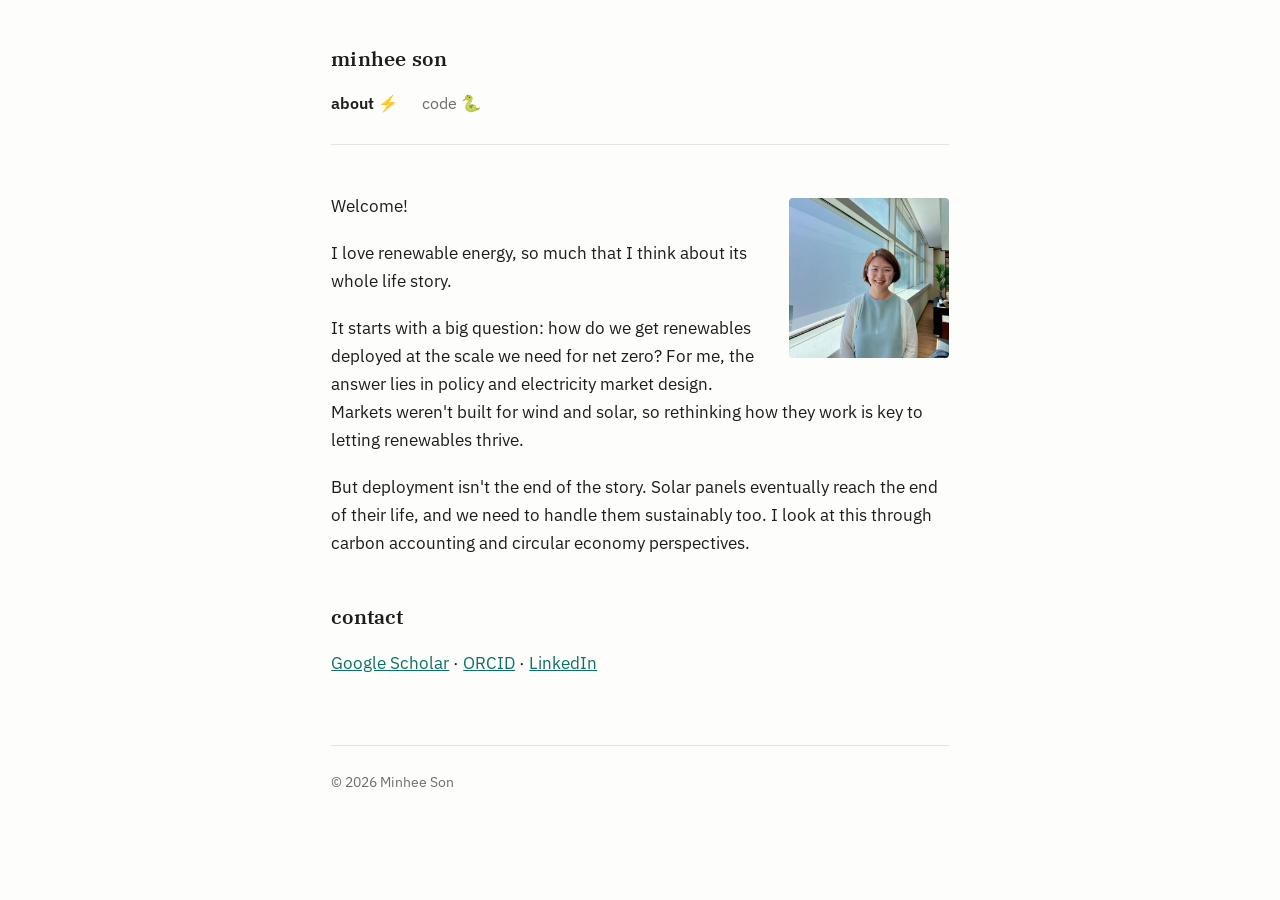
==== index.html @ a42b1ebc "Update index.html" ====
<!DOCTYPE html>
<html lang="en">
<head>
  <meta charset="UTF-8">
  <meta name="viewport" content="width=device-width, initial-scale=1">
  <title>about ⚡ | minhee son </title>
  <meta name="description" content="Energy and environmental policy researcher — solar energy, carbon accounting, electricity markets.">
  <link rel="preconnect" href="https://fonts.googleapis.com">
  <link href="https://fonts.googleapis.com/css2?family=IBM+Plex+Sans:wght@400;600&family=IBM+Plex+Serif:wght@600&display=swap" rel="stylesheet">
  <link rel="stylesheet" href="style.css">
</head>
<body>
  <div class="wrap">

    <p class="site-name"><a href="index.html">minhee son</a></p>

    <nav>
      <a href="index.html" class="current">about ⚡</a>
      <a href="code.html">code 🐍</a>
    </nav>



    
    <img src="mini_profile.jpg" alt="[Your Name]" class="headshot">
  

    <p>
      Welcome! 
    </p>  
    <p>
         I love renewable energy, so much that I think about its
      whole life story.
    </p>

    <p>
      It starts with a big question:
      how do we get renewables deployed at the scale we need for net zero? 
      For me, the answer lies in policy and electricity market design. 
      Markets weren't built for wind and solar, so rethinking how they work is key to letting renewables thrive.
    </p>

    <p>
      But deployment isn't the end of the story. 
      Solar panels eventually reach the end of their life, and we need to handle them sustainably too. 
      I look at this through carbon accounting and circular economy perspectives.
    </p>

   


    <h2>contact</h2>
<p>

  <a href="https://scholar.google.com/citations?user=65NBaowAAAAJ&hl">Google Scholar</a> ·
  <a href="https://orcid.org/0000-0003-1692-9968​">ORCID</a> ·
  <a href="https://www.linkedin.com/in/minhee-son/">LinkedIn</a>
</p>
      </span>
    </p>

    <footer>
      © 2026 Minhee Son
    </footer>

  </div>
</body>
</html>
---- style.css ----
/* ============================================
   Personal academic homepage — minimal style
   Edit the variables below to change the look.
   ============================================ */

:root {
  --bg: #fdfdfb;
  --text: #1c1c1a;
  --muted: #6d6d68;
  --accent: #0e7060;        /* deep teal-green: links & highlights */
  --rule: #e6e4dd;          /* hairline dividers */
  --max-width: 660px;
}

* { box-sizing: border-box; }

html { font-size: 17px; }

body {
  margin: 0;
  background: var(--bg);
  color: var(--text);
  font-family: "IBM Plex Sans", -apple-system, "Segoe UI", "Noto Sans KR", sans-serif;
  line-height: 1.65;
  -webkit-font-smoothing: antialiased;
}

.wrap {
  max-width: var(--max-width);
  margin: 0 auto;
  padding: 2.5rem 1.25rem 4rem;
}

/* ---------- Header & nav ---------- */

.site-name {
  font-family: "IBM Plex Serif", Georgia, "Noto Serif KR", serif;
  font-size: 1.15rem;
  font-weight: 600;
  letter-spacing: 0.01em;
  margin: 0 0 0.9rem;
}

.site-name a {
  color: var(--text);
  text-decoration: none;
}

nav {
  display: flex;
  flex-wrap: wrap;
  gap: 1.4rem;
  padding-bottom: 1.6rem;
  border-bottom: 1px solid var(--rule);
  margin-bottom: 2.8rem;
  font-size: 0.95rem;
}

nav a {
  color: var(--muted);
  text-decoration: none;
}

nav a:hover { color: var(--accent); }

nav a.current {
  color: var(--text);
  font-weight: 600;
}

/* ---------- Typography ---------- */

h1 {
  font-family: "IBM Plex Serif", Georgia, "Noto Serif KR", serif;
  font-size: 1.7rem;
  font-weight: 600;
  line-height: 1.3;
  margin: 0 0 1.6rem;
}

h2 {
  font-family: "IBM Plex Serif", Georgia, "Noto Serif KR", serif;
  font-size: 1.15rem;
  font-weight: 600;
  margin: 2.6rem 0 0.9rem;
}

a { color: var(--accent); }
a:hover { text-decoration-thickness: 2px; }

a:focus-visible,
nav a:focus-visible {
  outline: 2px solid var(--accent);
  outline-offset: 3px;
  border-radius: 2px;
}

p { margin: 0 0 1.1rem; }

.muted { color: var(--muted); font-size: 0.9rem; }

/* ---------- Headshot ---------- */

.headshot {
  width: 160px;
  height: 160px;
  object-fit: cover;
  border-radius: 4px;
  float: right;
  margin: 0.3rem 0 1rem 1.5rem;
}

@media (max-width: 540px) {
  .headshot { float: none; display: block; margin: 0 0 1.4rem; }
}

/* ---------- Publications ---------- */

.pub-year {
  font-family: "IBM Plex Serif", Georgia, serif;
  font-size: 1.05rem;
  font-weight: 600;
  color: var(--accent);
  margin: 2.4rem 0 0.8rem;
  padding-bottom: 0.3rem;
  border-bottom: 1px solid var(--rule);
}

ul.pubs {
  list-style: none;
  margin: 0;
  padding: 0;
}

ul.pubs li {
  margin-bottom: 1.15rem;
  padding-left: 1.1rem;
  text-indent: -1.1rem;
}

.pub-venue { font-style: italic; }

/* ---------- CV ---------- */

.cv-item { margin-bottom: 1.2rem; }

.cv-item .when {
  color: var(--muted);
  font-size: 0.88rem;
  display: block;
}

.cv-item .what { font-weight: 600; }

.cv-item .where { color: var(--muted); }

/* ---------- Footer ---------- */

footer {
  margin-top: 4rem;
  padding-top: 1.4rem;
  border-top: 1px solid var(--rule);
  color: var(--muted);
  font-size: 0.85rem;
}

@media (prefers-reduced-motion: reduce) {
  * { transition: none !important; }
}
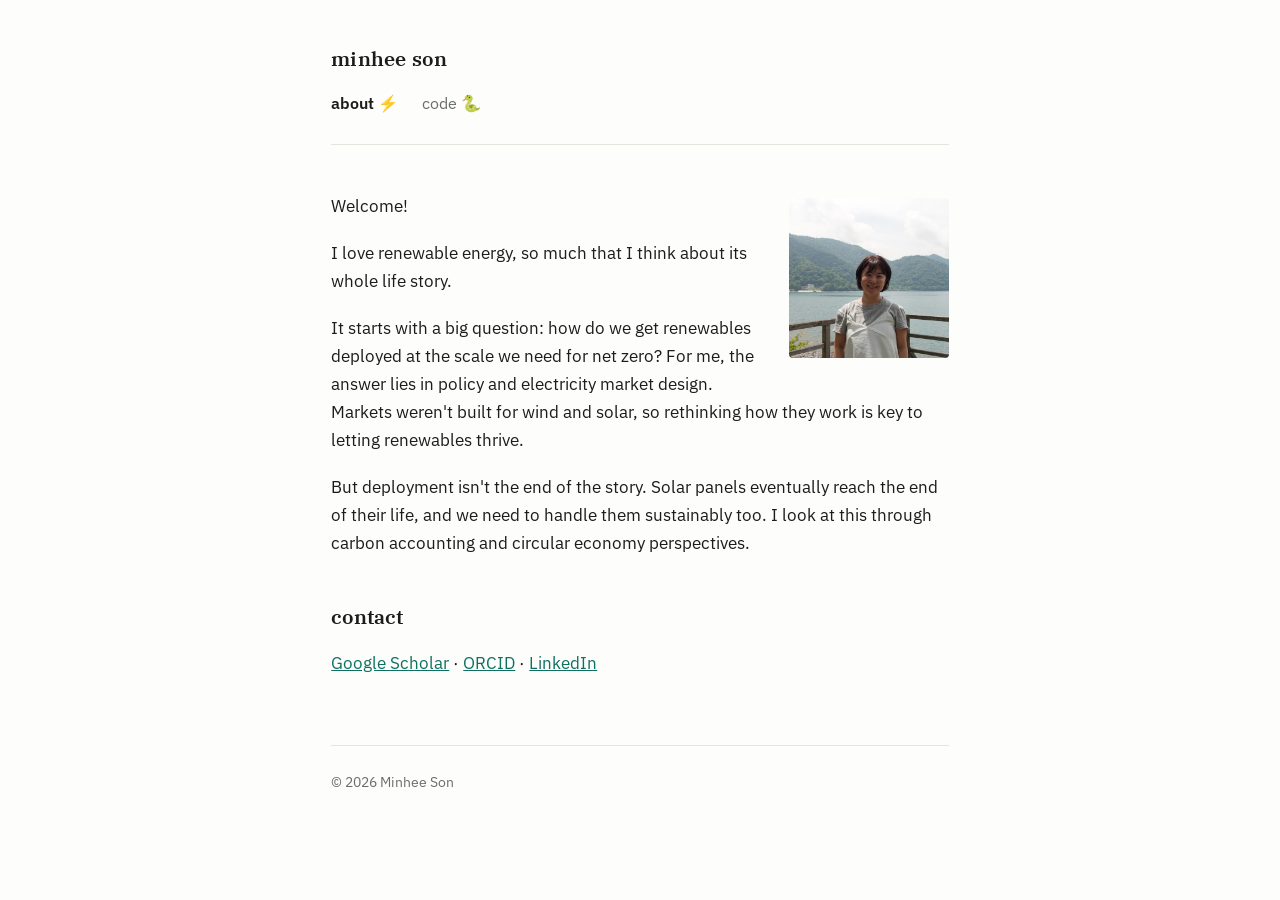
==== commit 9196c9c4: "Update index.html" ====
--- a/index.html
+++ b/index.html
@@ -22,7 +22,7 @@
 
 
     
-    <img src="mini_profile.jpg" alt="[Your Name]" class="headshot">
+    <img src="minhee son .jpeg" alt="[Your Name]" class="headshot">
   
 
     <p>
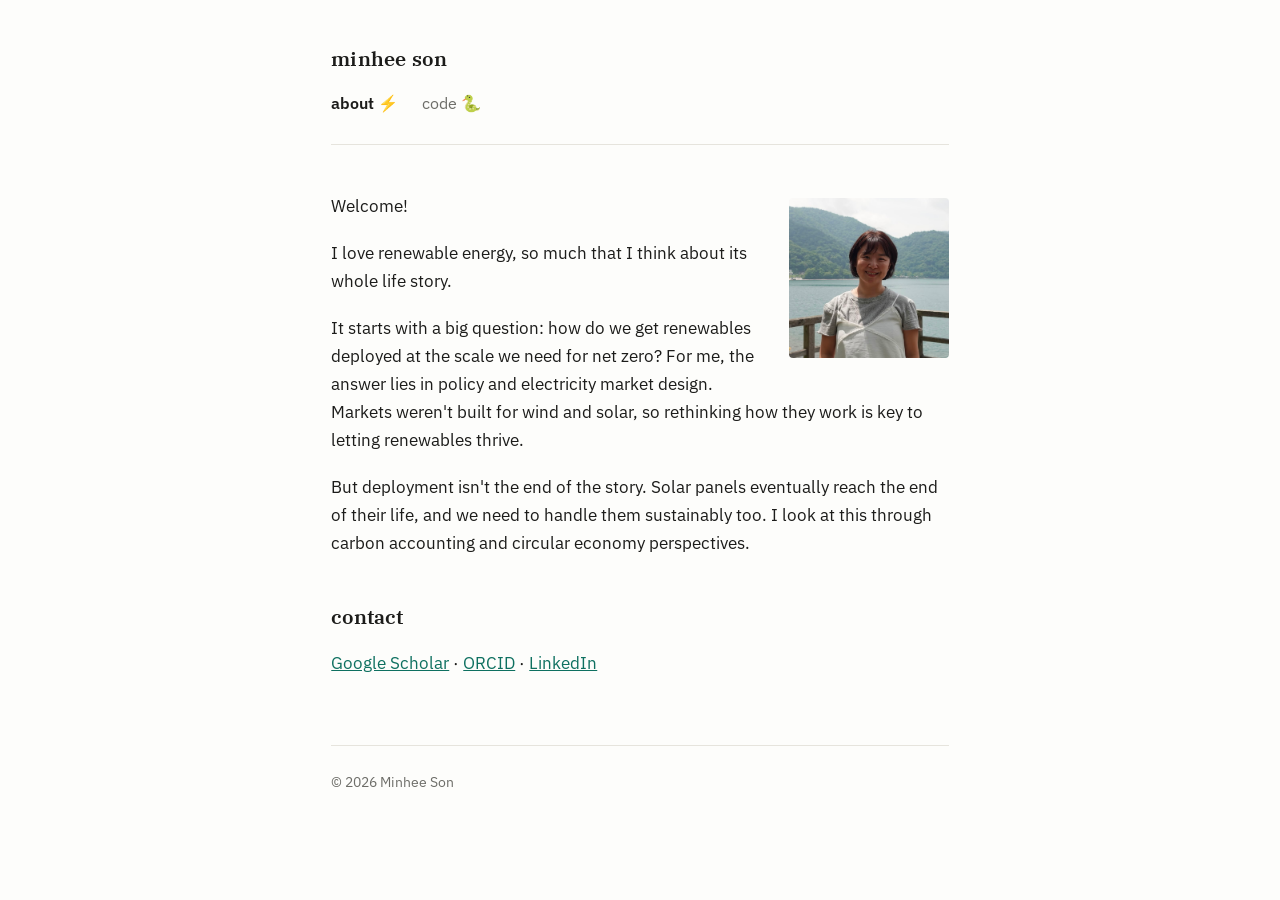
==== commit 26f72a86: "Fix image source in index.html" ====
--- a/index.html
+++ b/index.html
@@ -22,7 +22,7 @@
 
 
     
-    <img src="minhee son .jpeg" alt="[Your Name]" class="headshot">
+    <img src="minhee.jpeg" alt="[Your Name]" class="headshot">
   
 
     <p>
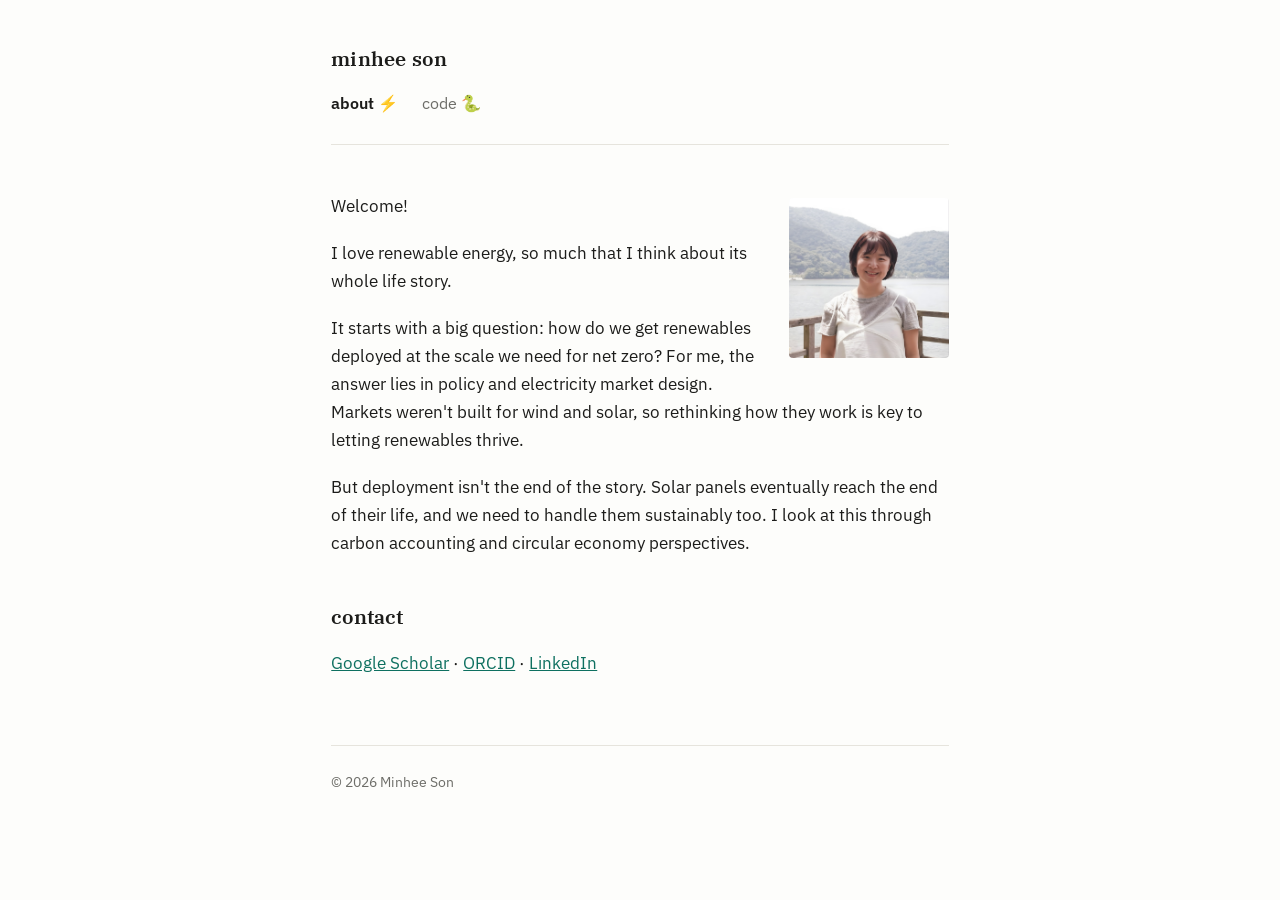
==== commit dbec3c47: "Replace minhee.jpeg with minhee1.jpeg" ====
--- a/index.html
+++ b/index.html
@@ -22,7 +22,7 @@
 
 
     
-    <img src="minhee.jpeg" alt="[Your Name]" class="headshot">
+    <img src="minhee1.jpeg" alt="[Your Name]" class="headshot">
   
 
     <p>
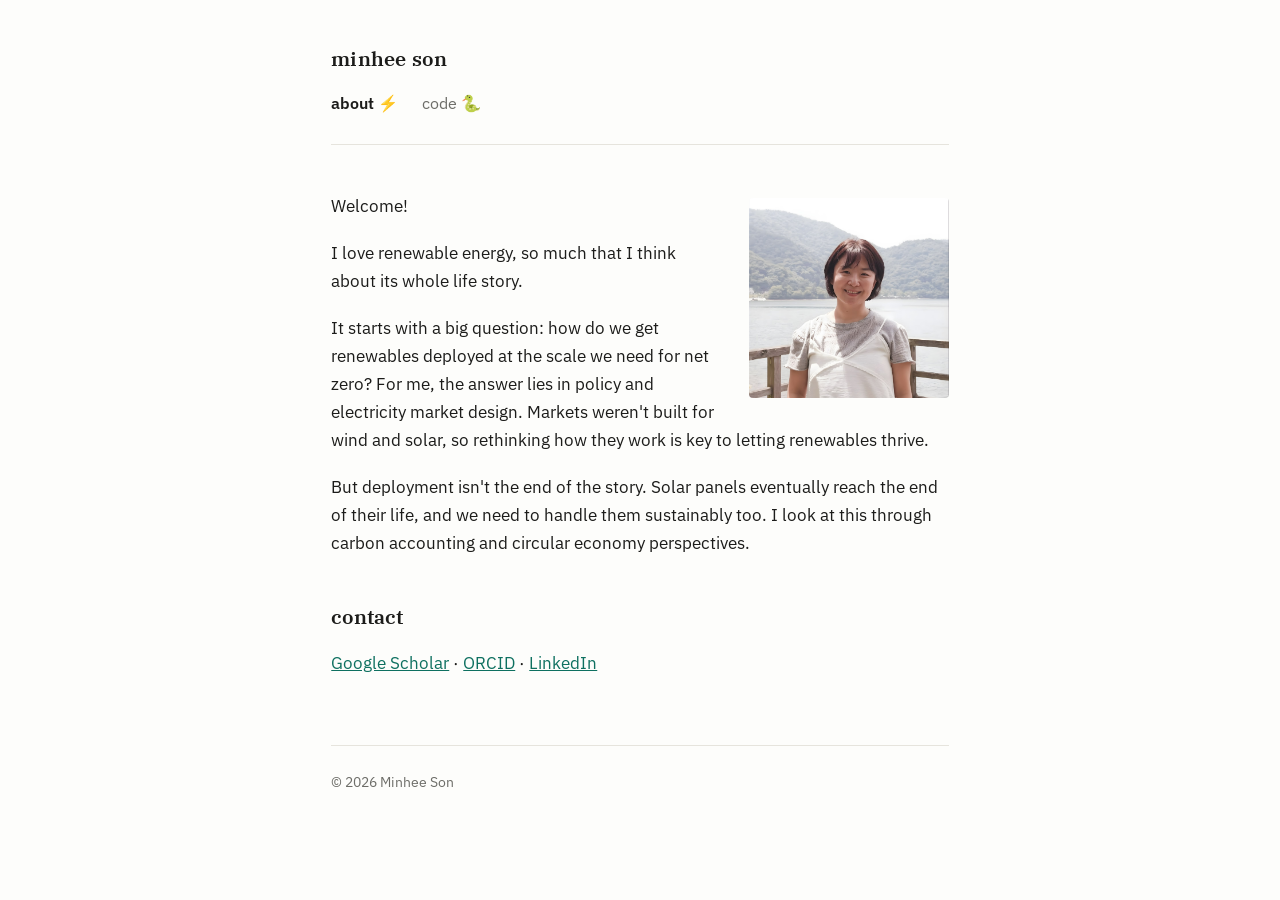
==== commit ae403758: "Update index.html" ====
--- a/index.html
+++ b/index.html
@@ -22,7 +22,7 @@
 
 
     
-    <img src="minhee1.jpeg" alt="[Your Name]" class="headshot">
+    <img src="minhee1.jpeg" alt="Minhee Son" class="headshot" style="width: 200px; height: 200px;">
   
 
     <p>
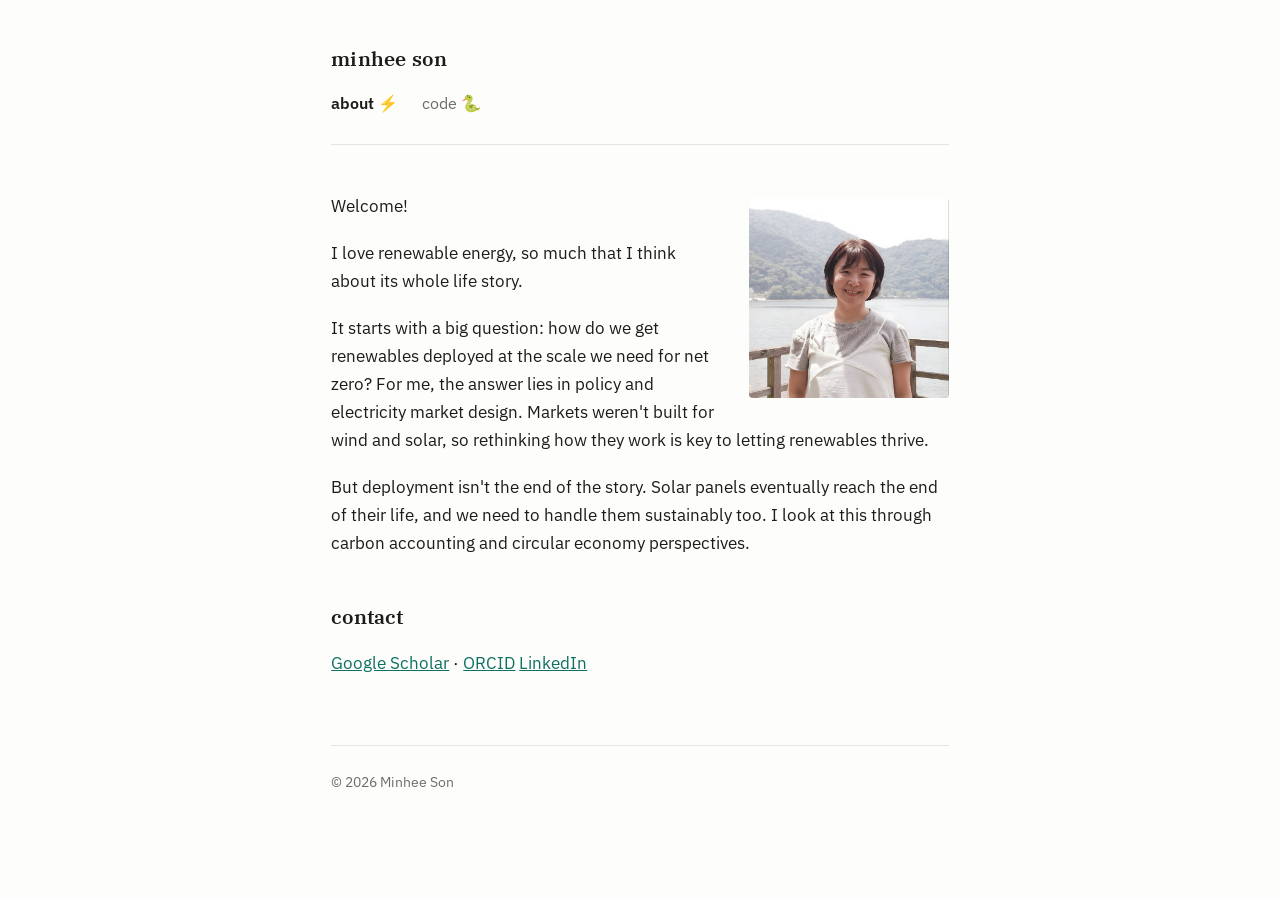
==== commit 5a61a87e: "Update index.html" ====
--- a/index.html
+++ b/index.html
@@ -53,7 +53,7 @@
 <p>
 
   <a href="https://scholar.google.com/citations?user=65NBaowAAAAJ&hl">Google Scholar</a> ·
-  <a href="https://orcid.org/0000-0003-1692-9968​">ORCID</a> ·
+  <a href="https://orcid.org/0000-0003-1692-9968">ORCID</a>
   <a href="https://www.linkedin.com/in/minhee-son/">LinkedIn</a>
 </p>
       </span>
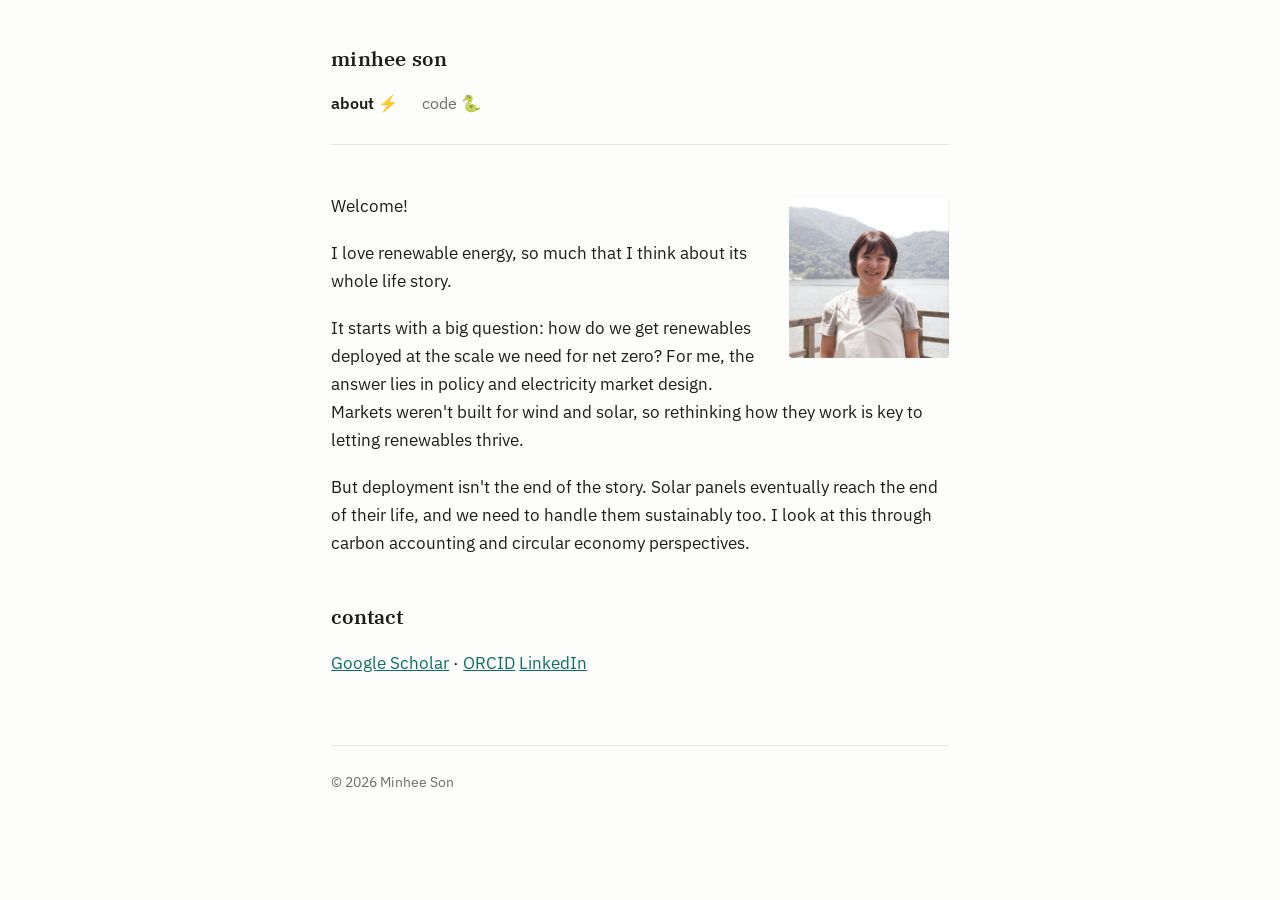
==== commit 436cb606: "Update index.html" ====
--- a/index.html
+++ b/index.html
@@ -22,7 +22,7 @@
 
 
     
-    <img src="minhee1.jpeg" alt="Minhee Son" class="headshot" style="width: 200px; height: 200px;">
+    <img src="minhee1.jpeg" alt="Minhee Son" class="headshot" style="width: 160px; height: 160px;">
   
 
     <p>
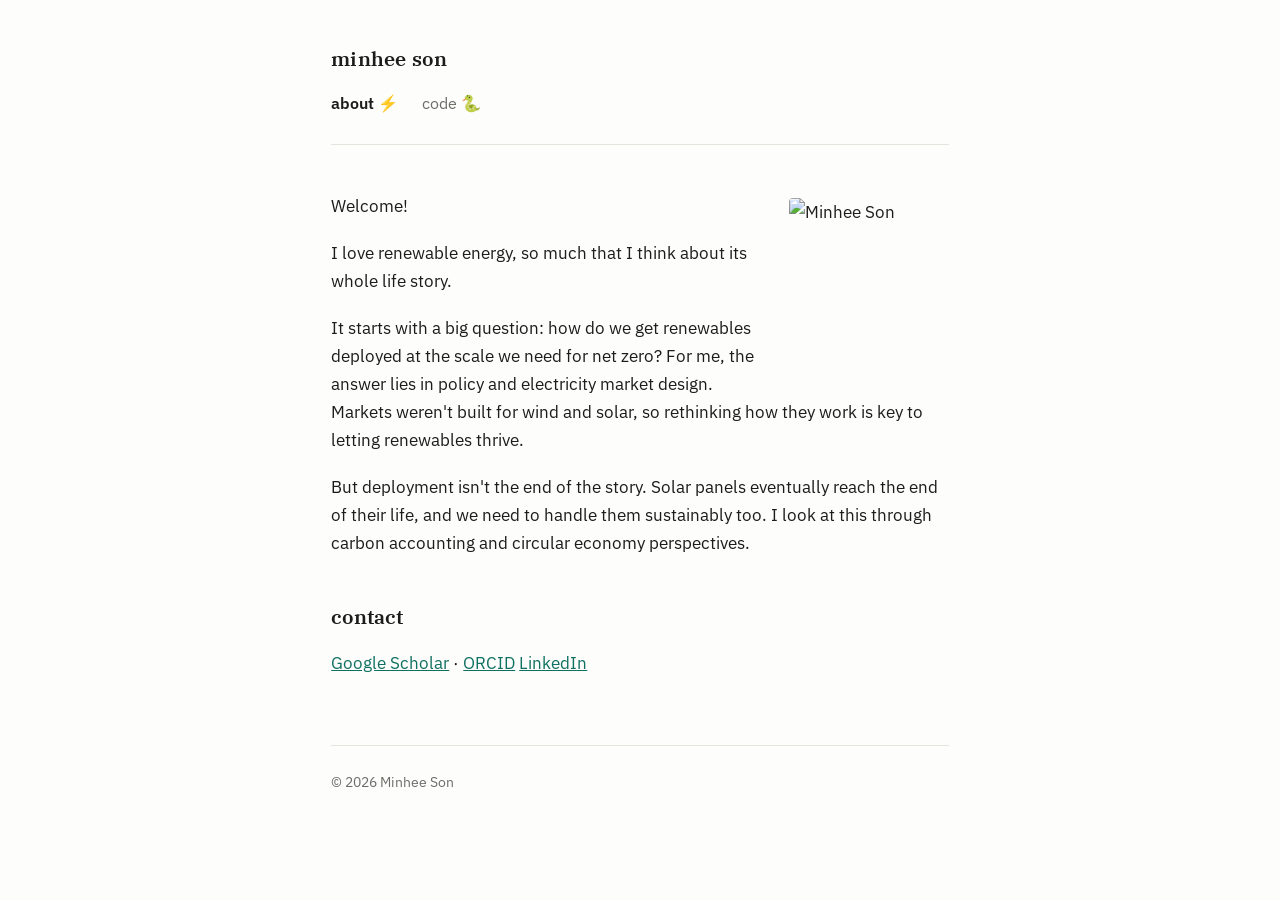
==== commit 4cda4e27: "Update index.html" ====
--- a/index.html
+++ b/index.html
@@ -22,7 +22,7 @@
 
 
     
-    <img src="minhee1.jpeg" alt="Minhee Son" class="headshot" style="width: 160px; height: 160px;">
+    <img src="minhee2.jpeg" alt="Minhee Son" class="headshot">
   
 
     <p>
